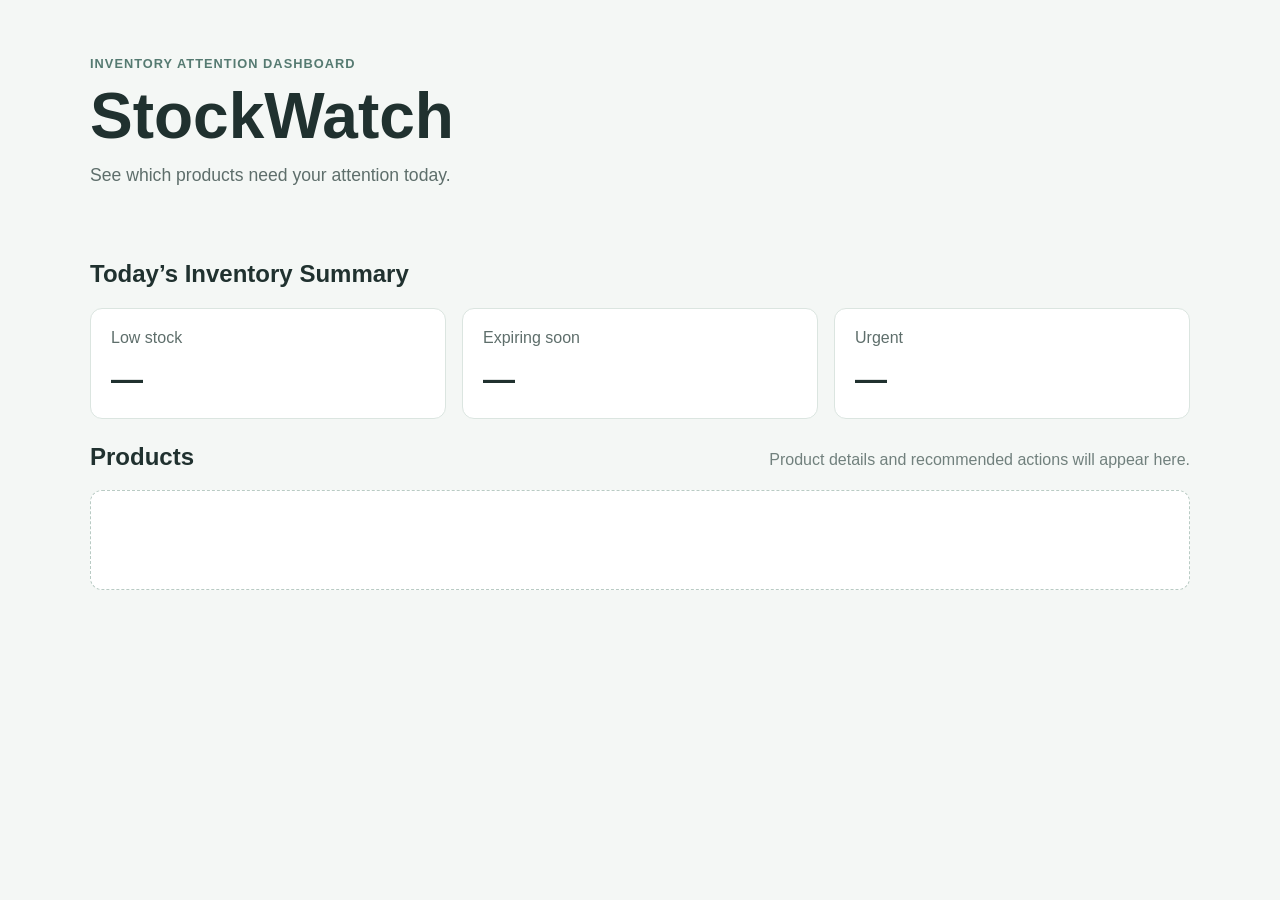
==== index.html @ 7013bb2e "Initialize StockWatch project structure and planning docs" ====
<!doctype html>
<html lang="en">
  <head>
    <meta charset="UTF-8" />
    <meta name="viewport" content="width=device-width, initial-scale=1.0" />
    <meta name="description" content="StockWatch inventory attention dashboard" />
    <title>StockWatch</title>
    <link rel="stylesheet" href="styles.css" />
  </head>
  <body>
    <header class="site-header">
      <p class="eyebrow">Inventory attention dashboard</p>
      <h1>StockWatch</h1>
      <p>See which products need your attention today.</p>
    </header>

    <main class="dashboard" id="app">
      <section class="summary" aria-labelledby="summary-heading">
        <h2 id="summary-heading">Today’s Inventory Summary</h2>
        <div class="summary-grid" aria-label="Inventory alert summary">
          <article class="summary-card"><span>Low stock</span><strong>—</strong></article>
          <article class="summary-card"><span>Expiring soon</span><strong>—</strong></article>
          <article class="summary-card"><span>Urgent</span><strong>—</strong></article>
        </div>
      </section>

      <section class="products" aria-labelledby="products-heading">
        <div class="section-heading">
          <h2 id="products-heading">Products</h2>
          <p>Product details and recommended actions will appear here.</p>
        </div>
        <div class="product-list" id="product-list"></div>
      </section>
    </main>

    <script src="script.js"></script>
  </body>
</html>
---- styles.css ----
:root {
  color-scheme: light;
  font-family: Arial, sans-serif;
  color: #20312f;
  background: #f4f7f5;
}

* { box-sizing: border-box; }

body { margin: 0; }

.site-header,
.dashboard {
  width: min(1100px, calc(100% - 32px));
  margin: 0 auto;
}

.site-header { padding: 56px 0 32px; }
.eyebrow { margin: 0 0 8px; color: #557a71; font-size: 0.8rem; font-weight: 700; letter-spacing: 0.08em; text-transform: uppercase; }
h1, h2, p { margin-top: 0; }
h1 { margin-bottom: 12px; font-size: clamp(2.2rem, 5vw, 4rem); }
.site-header > p:last-child { color: #5e6e6b; font-size: 1.1rem; }
.dashboard { padding-bottom: 56px; }
.summary, .products { margin-top: 24px; }
.summary-grid { display: grid; grid-template-columns: repeat(3, 1fr); gap: 16px; }
.summary-card { padding: 20px; border: 1px solid #dbe5e0; border-radius: 12px; background: #fff; }
.summary-card span { color: #5e6e6b; }
.summary-card strong { display: block; margin-top: 14px; font-size: 2rem; }
.section-heading { display: flex; align-items: baseline; justify-content: space-between; gap: 16px; }
.section-heading p { color: #71807d; }
.product-list { min-height: 100px; padding: 28px; border: 1px dashed #b9cbc4; border-radius: 12px; background: #fff; color: #71807d; }

@media (max-width: 640px) {
  .summary-grid { grid-template-columns: 1fr; }
  .section-heading { display: block; }
}
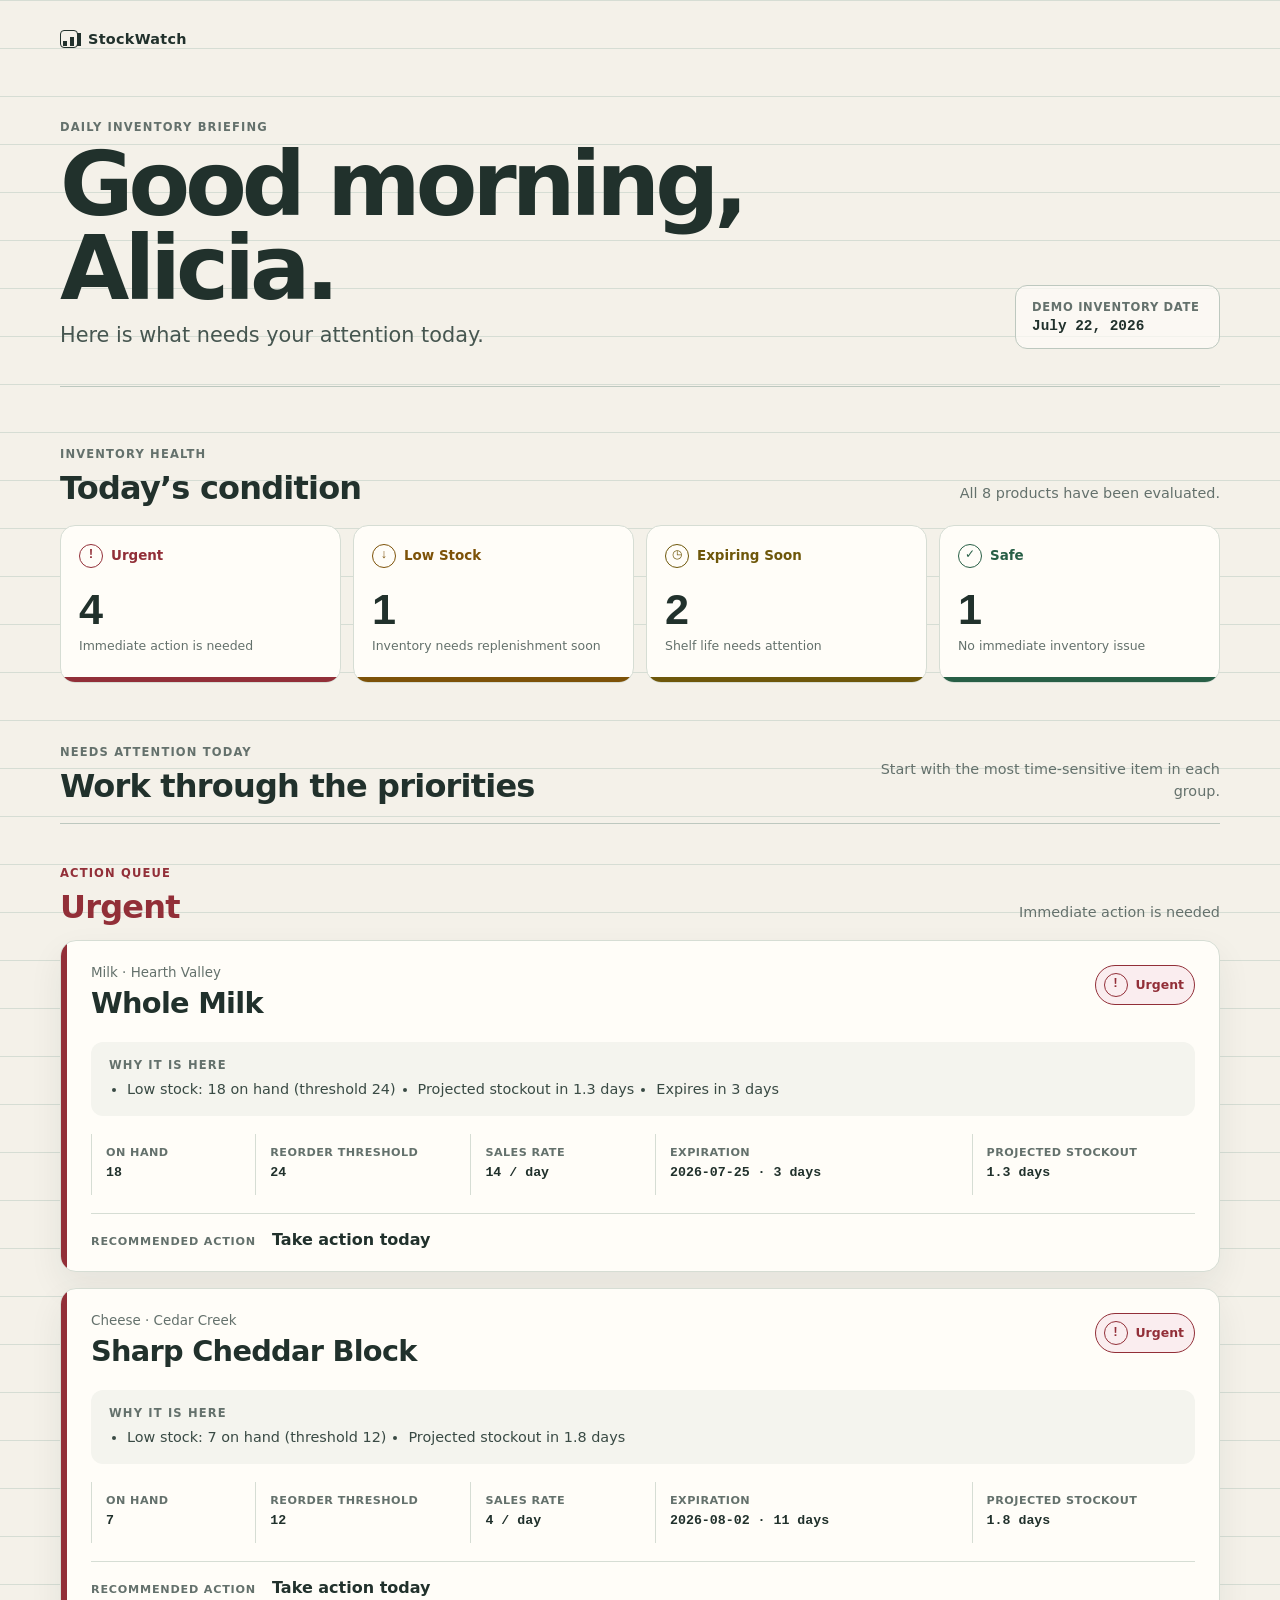
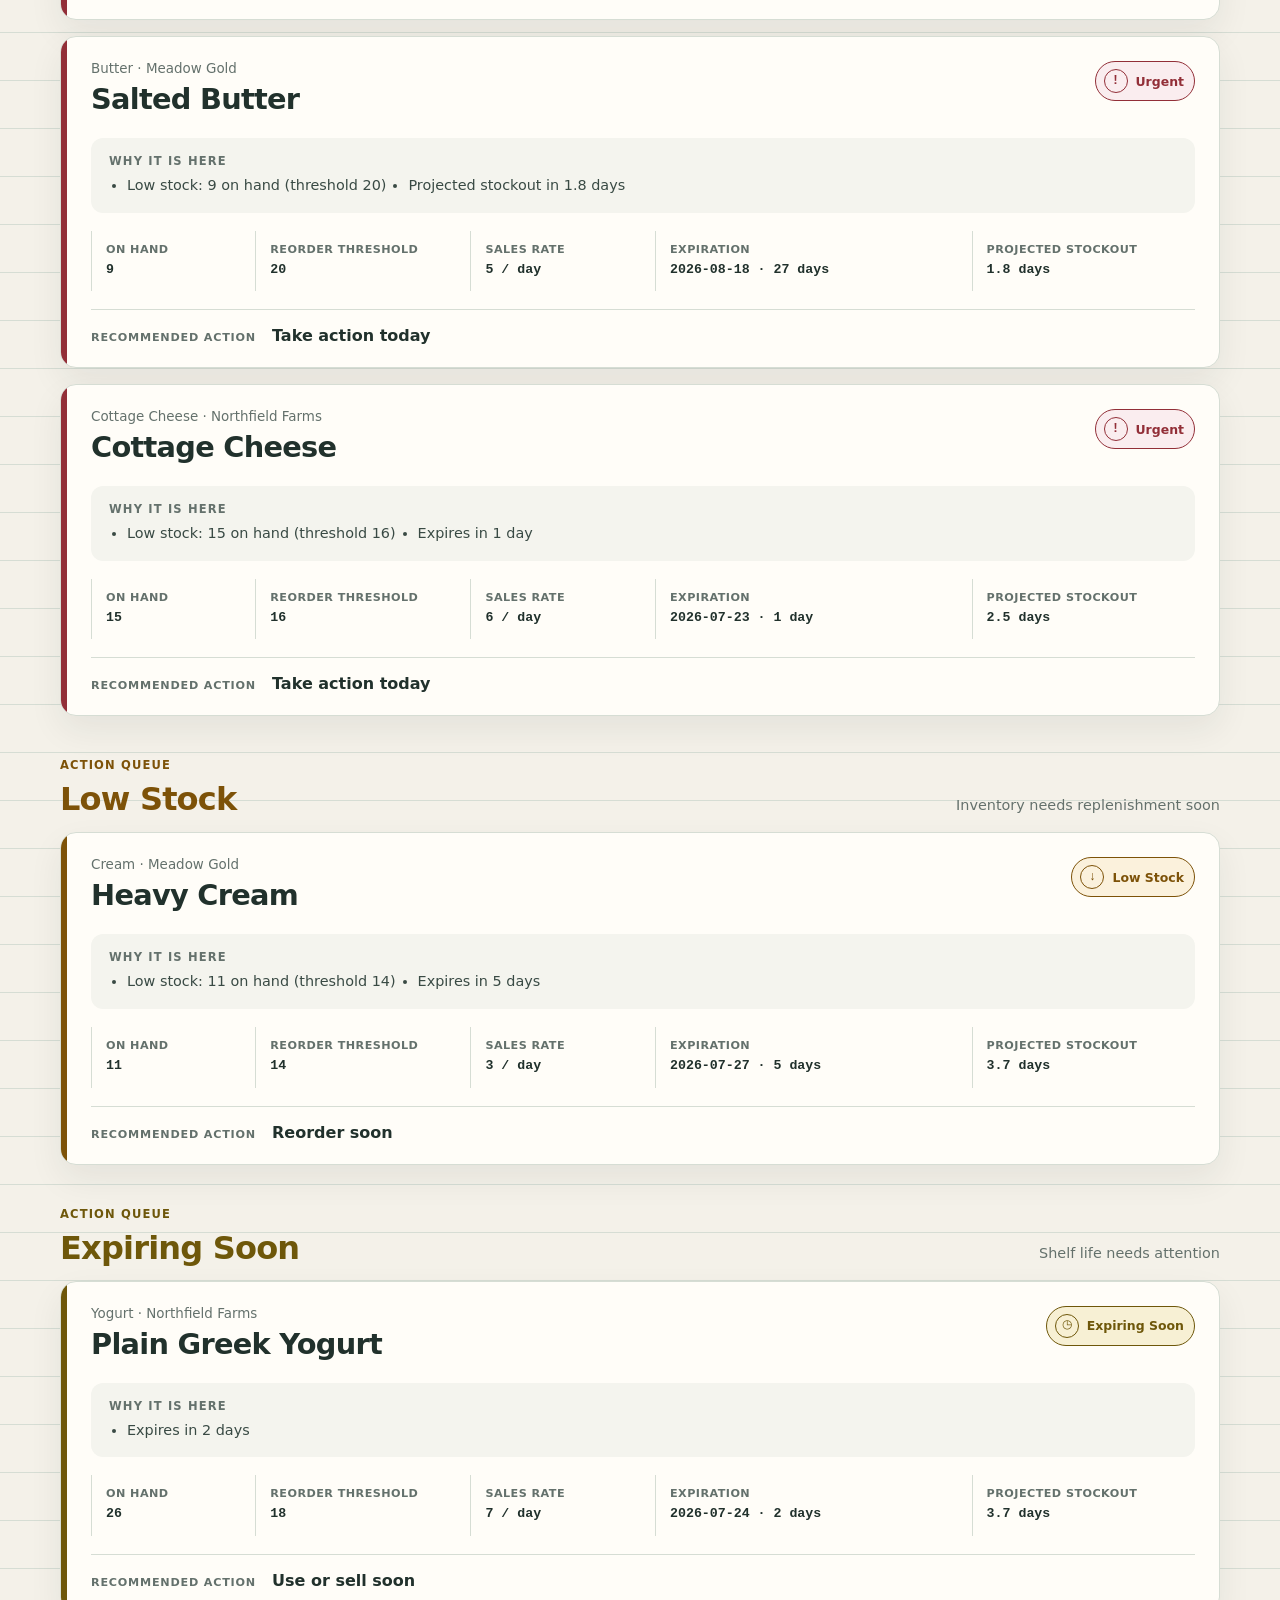
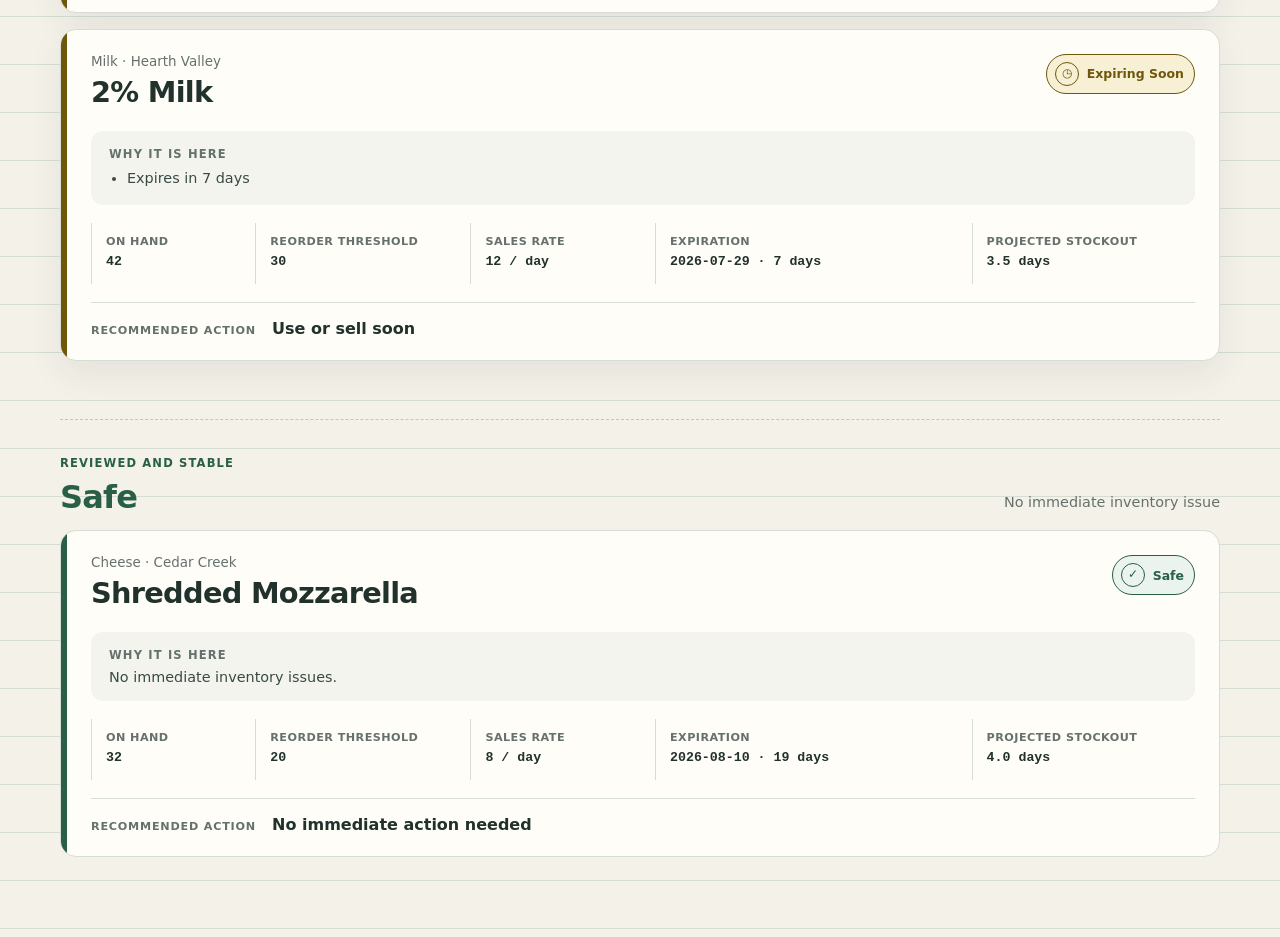
==== commit 88eb5afe: "Build inventory prioritization dashboard" ====
--- a/index.html
+++ b/index.html
@@ -9,30 +9,37 @@
   </head>
   <body>
     <header class="site-header">
-      <p class="eyebrow">Inventory attention dashboard</p>
-      <h1>StockWatch</h1>
-      <p>See which products need your attention today.</p>
+      <div class="brand-lockup" aria-label="StockWatch">
+        <span class="brand-mark" aria-hidden="true">
+          <span></span>
+          <span></span>
+          <span></span>
+        </span>
+        <span>StockWatch</span>
+      </div>
+
+      <div class="briefing-layout">
+        <div>
+          <p class="eyebrow">Daily inventory briefing</p>
+          <h1>Good morning, Alicia.</h1>
+          <p class="briefing">
+            Here is what needs your attention today.
+          </p>
+        </div>
+        <p class="demo-date">
+          <span>Demo inventory date</span>
+          <time datetime="2026-07-22">July 22, 2026</time>
+        </p>
+      </div>
     </header>
 
-    <main class="dashboard" id="app">
-      <section class="summary" aria-labelledby="summary-heading">
-        <h2 id="summary-heading">Today’s Inventory Summary</h2>
-        <div class="summary-grid" aria-label="Inventory alert summary">
-          <article class="summary-card"><span>Low stock</span><strong>—</strong></article>
-          <article class="summary-card"><span>Expiring soon</span><strong>—</strong></article>
-          <article class="summary-card"><span>Urgent</span><strong>—</strong></article>
-        </div>
-      </section>
+    <main
+      class="dashboard"
+      id="app"
+      aria-busy="true"
+      aria-live="polite"
+    ></main>
 
-      <section class="products" aria-labelledby="products-heading">
-        <div class="section-heading">
-          <h2 id="products-heading">Products</h2>
-          <p>Product details and recommended actions will appear here.</p>
-        </div>
-        <div class="product-list" id="product-list"></div>
-      </section>
-    </main>
-
-    <script src="script.js"></script>
+    <script type="module" src="script.js"></script>
   </body>
 </html>
--- a/styles.css
+++ b/styles.css
@@ -1,36 +1,709 @@
 :root {
   color-scheme: light;
-  font-family: Arial, sans-serif;
-  color: #20312f;
-  background: #f4f7f5;
-}
-
-* { box-sizing: border-box; }
-
-body { margin: 0; }
+  --paper: #f4f1e9;
+  --paper-deep: #ebe7dc;
+  --card: #fffdf8;
+  --ink: #21312c;
+  --muted: #64716c;
+  --line: #d6ddd4;
+  --line-strong: #bdc8bf;
+  --urgent: #922f38;
+  --urgent-soft: #faedef;
+  --low-stock: #7d5208;
+  --low-stock-soft: #fbf1dc;
+  --expiring: #6e570a;
+  --expiring-soft: #f7f0d4;
+  --safe: #285f46;
+  --safe-soft: #eaf3ed;
+  --shadow: 0 14px 34px rgb(33 49 44 / 0.07);
+  font-family: Aptos, "Segoe UI", system-ui, sans-serif;
+  font-synthesis: none;
+  color: var(--ink);
+  background: var(--paper);
+}
+
+* {
+  box-sizing: border-box;
+}
+
+html {
+  min-width: 320px;
+}
+
+body {
+  min-height: 100vh;
+  margin: 0;
+  background:
+    linear-gradient(var(--line) 1px, transparent 1px) 0 0 / 100% 48px,
+    var(--paper);
+}
+
+h1,
+h2,
+h3,
+h4,
+p {
+  margin-top: 0;
+}
+
+h1,
+h2,
+h3,
+h4 {
+  font-family: "Aptos Display", Aptos, "Segoe UI", system-ui, sans-serif;
+  text-wrap: balance;
+}
 
 .site-header,
 .dashboard {
-  width: min(1100px, calc(100% - 32px));
-  margin: 0 auto;
-}
-
-.site-header { padding: 56px 0 32px; }
-.eyebrow { margin: 0 0 8px; color: #557a71; font-size: 0.8rem; font-weight: 700; letter-spacing: 0.08em; text-transform: uppercase; }
-h1, h2, p { margin-top: 0; }
-h1 { margin-bottom: 12px; font-size: clamp(2.2rem, 5vw, 4rem); }
-.site-header > p:last-child { color: #5e6e6b; font-size: 1.1rem; }
-.dashboard { padding-bottom: 56px; }
-.summary, .products { margin-top: 24px; }
-.summary-grid { display: grid; grid-template-columns: repeat(3, 1fr); gap: 16px; }
-.summary-card { padding: 20px; border: 1px solid #dbe5e0; border-radius: 12px; background: #fff; }
-.summary-card span { color: #5e6e6b; }
-.summary-card strong { display: block; margin-top: 14px; font-size: 2rem; }
-.section-heading { display: flex; align-items: baseline; justify-content: space-between; gap: 16px; }
-.section-heading p { color: #71807d; }
-.product-list { min-height: 100px; padding: 28px; border: 1px dashed #b9cbc4; border-radius: 12px; background: #fff; color: #71807d; }
-
-@media (max-width: 640px) {
-  .summary-grid { grid-template-columns: 1fr; }
-  .section-heading { display: block; }
-}
+  width: min(1160px, calc(100% - 40px));
+  margin-inline: auto;
+}
+
+.site-header {
+  padding: 30px 0 40px;
+}
+
+.brand-lockup {
+  display: inline-flex;
+  align-items: center;
+  gap: 10px;
+  margin-bottom: 72px;
+  font-size: 0.9rem;
+  font-weight: 750;
+  letter-spacing: 0.02em;
+}
+
+.brand-mark {
+  display: inline-grid;
+  grid-template-columns: repeat(3, 4px);
+  align-items: end;
+  gap: 3px;
+  width: 18px;
+  height: 18px;
+  padding: 2px;
+  border: 1px solid var(--ink);
+  border-radius: 4px;
+}
+
+.brand-mark span {
+  display: block;
+  background: var(--ink);
+}
+
+.brand-mark span:nth-child(1) {
+  height: 5px;
+}
+
+.brand-mark span:nth-child(2) {
+  height: 9px;
+}
+
+.brand-mark span:nth-child(3) {
+  height: 13px;
+}
+
+.briefing-layout {
+  display: grid;
+  grid-template-columns: minmax(0, 1fr) auto;
+  align-items: end;
+  gap: 48px;
+  padding-bottom: 34px;
+  border-bottom: 1px solid var(--line-strong);
+}
+
+.eyebrow,
+.card-kicker {
+  margin-bottom: 8px;
+  color: var(--muted);
+  font-size: 0.72rem;
+  font-weight: 800;
+  letter-spacing: 0.1em;
+  text-transform: uppercase;
+}
+
+h1 {
+  max-width: 780px;
+  margin-bottom: 10px;
+  font-size: clamp(2.8rem, 7vw, 5.8rem);
+  font-weight: 620;
+  letter-spacing: -0.055em;
+  line-height: 0.94;
+}
+
+.briefing {
+  margin-bottom: 0;
+  color: #465650;
+  font-size: clamp(1.05rem, 2vw, 1.3rem);
+  line-height: 1.5;
+}
+
+.demo-date {
+  min-width: 205px;
+  margin-bottom: 3px;
+  padding: 14px 16px;
+  border: 1px solid var(--line-strong);
+  border-radius: 12px;
+  background: rgb(255 253 248 / 0.68);
+}
+
+.demo-date span,
+.demo-date time {
+  display: block;
+}
+
+.demo-date span {
+  margin-bottom: 4px;
+  color: var(--muted);
+  font-size: 0.72rem;
+  font-weight: 700;
+  letter-spacing: 0.06em;
+  text-transform: uppercase;
+}
+
+.demo-date time {
+  font-family: "Cascadia Mono", Consolas, monospace;
+  font-size: 0.9rem;
+  font-weight: 650;
+}
+
+.dashboard {
+  padding: 20px 0 80px;
+}
+
+.section-intro,
+.group-heading {
+  display: flex;
+  align-items: end;
+  justify-content: space-between;
+  gap: 32px;
+}
+
+.section-intro {
+  margin-bottom: 18px;
+}
+
+.section-intro > p,
+.group-heading > p {
+  max-width: 380px;
+  margin-bottom: 2px;
+  color: var(--muted);
+  font-size: 0.9rem;
+  line-height: 1.5;
+  text-align: right;
+}
+
+.section-intro h2,
+.group-heading h3 {
+  margin-bottom: 0;
+  font-size: clamp(1.45rem, 3vw, 2rem);
+  font-weight: 650;
+  letter-spacing: -0.025em;
+}
+
+.summary-grid {
+  display: grid;
+  grid-template-columns: repeat(4, minmax(0, 1fr));
+  gap: 12px;
+}
+
+.summary-card,
+.product-card,
+.workspace-error {
+  border: 1px solid var(--line);
+  background: var(--card);
+}
+
+.summary-card {
+  position: relative;
+  min-height: 158px;
+  padding: 18px;
+  overflow: hidden;
+  border-radius: 15px;
+}
+
+.summary-card::after {
+  position: absolute;
+  inset: auto 0 0;
+  height: 5px;
+  content: "";
+  background: currentColor;
+}
+
+.summary-card-label {
+  display: flex;
+  align-items: center;
+  gap: 8px;
+  font-size: 0.84rem;
+  font-weight: 750;
+}
+
+.status-icon {
+  display: inline-grid;
+  flex: 0 0 24px;
+  width: 24px;
+  height: 24px;
+  place-items: center;
+  border: 1px solid currentColor;
+  border-radius: 50%;
+  font-family: "Cascadia Mono", Consolas, monospace;
+  font-size: 0.78rem;
+  font-weight: 800;
+  line-height: 1;
+}
+
+.summary-card strong {
+  display: block;
+  margin-top: 22px;
+  color: var(--ink);
+  font-family: "Aptos Display", Aptos, sans-serif;
+  font-size: 2.7rem;
+  font-weight: 650;
+  line-height: 0.9;
+}
+
+.summary-card p {
+  margin: 10px 0 0;
+  color: var(--muted);
+  font-size: 0.78rem;
+  line-height: 1.35;
+}
+
+.status-urgent {
+  color: var(--urgent);
+}
+
+.status-low-stock {
+  color: var(--low-stock);
+}
+
+.status-expiring-soon {
+  color: var(--expiring);
+}
+
+.status-safe {
+  color: var(--safe);
+}
+
+.attention-queue {
+  margin-top: 62px;
+}
+
+.queue-intro {
+  padding-bottom: 18px;
+  border-bottom: 1px solid var(--line-strong);
+}
+
+.status-group {
+  margin-top: 42px;
+}
+
+.group-heading {
+  margin-bottom: 14px;
+}
+
+.group-heading .eyebrow {
+  color: currentColor;
+}
+
+.product-stack {
+  display: grid;
+  gap: 16px;
+}
+
+.product-card {
+  position: relative;
+  padding: 24px 24px 22px 30px;
+  overflow: hidden;
+  border-radius: 16px;
+  box-shadow: var(--shadow);
+  color: var(--ink);
+}
+
+.product-card::before {
+  position: absolute;
+  inset: 0 auto 0 0;
+  width: 6px;
+  content: "";
+  background: currentColor;
+}
+
+.product-card.status-urgent::before {
+  background: var(--urgent);
+}
+
+.product-card.status-low-stock::before {
+  background: var(--low-stock);
+}
+
+.product-card.status-expiring-soon::before {
+  background: var(--expiring);
+}
+
+.product-card.status-safe::before {
+  background: var(--safe);
+}
+
+.card-topline {
+  display: flex;
+  align-items: start;
+  justify-content: space-between;
+  gap: 24px;
+}
+
+.product-category {
+  margin-bottom: 6px;
+  color: var(--muted);
+  font-size: 0.84rem;
+}
+
+.product-card h4 {
+  margin-bottom: 0;
+  color: var(--ink);
+  font-size: clamp(1.35rem, 3vw, 1.8rem);
+  font-weight: 650;
+  letter-spacing: -0.025em;
+}
+
+.status-label {
+  display: inline-flex;
+  align-items: center;
+  gap: 8px;
+  margin: 0;
+  padding: 7px 10px 7px 8px;
+  border: 1px solid currentColor;
+  border-radius: 999px;
+  font-size: 0.78rem;
+  font-weight: 750;
+  white-space: nowrap;
+}
+
+.status-label.status-urgent {
+  background: var(--urgent-soft);
+}
+
+.status-label.status-low-stock {
+  background: var(--low-stock-soft);
+}
+
+.status-label.status-expiring-soon {
+  background: var(--expiring-soft);
+}
+
+.status-label.status-safe {
+  background: var(--safe-soft);
+}
+
+.reason-block {
+  margin-top: 22px;
+  padding: 16px 18px;
+  border-radius: 12px;
+  background: #f4f4ee;
+}
+
+.reason-block .card-kicker {
+  margin-bottom: 7px;
+}
+
+.reason-list {
+  display: flex;
+  flex-wrap: wrap;
+  gap: 7px 22px;
+  margin: 0;
+  padding-left: 18px;
+  color: #394a44;
+  font-size: 0.9rem;
+  line-height: 1.5;
+}
+
+.reason-safe {
+  margin-bottom: 0;
+  color: #394a44;
+  font-size: 0.9rem;
+}
+
+.inventory-facts {
+  display: grid;
+  grid-template-columns: 0.75fr 1fr 0.85fr 1.5fr 1.1fr;
+  gap: 12px;
+  margin: 18px 0 0;
+}
+
+.inventory-facts div {
+  min-width: 0;
+  padding: 12px 14px;
+  border-left: 1px solid var(--line);
+}
+
+.inventory-facts dt {
+  margin-bottom: 5px;
+  color: var(--muted);
+  font-size: 0.7rem;
+  font-weight: 700;
+  letter-spacing: 0.04em;
+  text-transform: uppercase;
+}
+
+.inventory-facts dd {
+  margin: 0;
+  overflow-wrap: anywhere;
+  font-family: "Cascadia Mono", Consolas, monospace;
+  font-size: 0.83rem;
+  font-weight: 650;
+  line-height: 1.4;
+}
+
+.recommended-action {
+  display: grid;
+  grid-template-columns: auto 1fr;
+  gap: 16px;
+  align-items: baseline;
+  margin: 18px 0 0;
+  padding-top: 16px;
+  border-top: 1px solid var(--line);
+  color: var(--ink);
+  font-size: 1rem;
+  font-weight: 750;
+}
+
+.recommended-action span {
+  color: var(--muted);
+  font-size: 0.7rem;
+  font-weight: 700;
+  letter-spacing: 0.07em;
+  text-transform: uppercase;
+}
+
+.safe-inventory {
+  margin-top: 58px;
+  padding-top: 36px;
+  border-top: 1px dashed var(--line-strong);
+}
+
+.safe-inventory .product-card {
+  box-shadow: none;
+}
+
+.workspace-skeleton {
+  display: grid;
+  gap: 18px;
+  padding-top: 16px;
+}
+
+.skeleton-heading {
+  display: grid;
+  gap: 10px;
+  margin-bottom: 2px;
+}
+
+.skeleton-line {
+  display: block;
+  border-radius: 5px;
+  background: var(--paper-deep);
+}
+
+.skeleton-line-short {
+  width: 126px;
+  height: 12px;
+}
+
+.skeleton-line-heading {
+  width: min(360px, 70%);
+  height: 32px;
+}
+
+.skeleton-summary {
+  display: grid;
+  grid-template-columns: repeat(4, 1fr);
+  gap: 12px;
+}
+
+.skeleton-stack {
+  display: grid;
+  gap: 16px;
+  margin-top: 28px;
+}
+
+.skeleton {
+  display: block;
+  border: 1px solid var(--line);
+  background: linear-gradient(
+    90deg,
+    var(--paper-deep) 25%,
+    #faf8f1 50%,
+    var(--paper-deep) 75%
+  );
+  background-size: 200% 100%;
+  animation: loading 1.35s ease-in-out infinite;
+}
+
+.summary-placeholder {
+  height: 158px;
+  border-radius: 15px;
+}
+
+.card-placeholder {
+  height: 286px;
+  border-radius: 16px;
+}
+
+.workspace-error {
+  display: grid;
+  grid-template-columns: auto 1fr;
+  gap: 18px;
+  align-items: start;
+  margin-top: 28px;
+  padding: 26px;
+  border-radius: 16px;
+}
+
+.workspace-error h2 {
+  margin-bottom: 8px;
+}
+
+.workspace-error p:last-child {
+  margin-bottom: 0;
+  color: var(--muted);
+  line-height: 1.5;
+}
+
+.error-mark {
+  display: grid;
+  width: 42px;
+  height: 42px;
+  place-items: center;
+  border-radius: 50%;
+  color: #fff;
+  background: var(--urgent);
+  font-family: "Cascadia Mono", Consolas, monospace;
+  font-weight: 800;
+}
+
+@keyframes loading {
+  to {
+    background-position: -200% 0;
+  }
+}
+
+@media (max-width: 860px) {
+  .briefing-layout {
+    grid-template-columns: 1fr;
+    gap: 26px;
+  }
+
+  .demo-date {
+    width: fit-content;
+  }
+
+  .summary-grid,
+  .skeleton-summary {
+    grid-template-columns: repeat(2, minmax(0, 1fr));
+  }
+
+  .inventory-facts {
+    grid-template-columns: repeat(2, minmax(0, 1fr));
+  }
+
+  .inventory-facts div:last-child {
+    grid-column: 1 / -1;
+  }
+}
+
+@media (max-width: 580px) {
+  .site-header,
+  .dashboard {
+    width: min(100% - 24px, 1160px);
+  }
+
+  .site-header {
+    padding-top: 22px;
+  }
+
+  .brand-lockup {
+    margin-bottom: 48px;
+  }
+
+  .briefing-layout {
+    padding-bottom: 26px;
+  }
+
+  h1 {
+    font-size: clamp(2.65rem, 14vw, 4.4rem);
+  }
+
+  .section-intro,
+  .group-heading,
+  .card-topline {
+    display: block;
+  }
+
+  .section-intro > p,
+  .group-heading > p {
+    margin-top: 8px;
+    text-align: left;
+  }
+
+  .summary-grid,
+  .skeleton-summary {
+    grid-template-columns: 1fr 1fr;
+  }
+
+  .summary-card {
+    min-height: 145px;
+  }
+
+  .attention-queue {
+    margin-top: 48px;
+  }
+
+  .status-group {
+    margin-top: 36px;
+  }
+
+  .product-card {
+    padding: 20px 18px 20px 24px;
+  }
+
+  .status-label {
+    margin-top: 14px;
+  }
+
+  .reason-list {
+    display: block;
+  }
+
+  .reason-list li + li {
+    margin-top: 5px;
+  }
+
+  .inventory-facts {
+    grid-template-columns: 1fr 1fr;
+  }
+
+  .inventory-facts div {
+    padding: 10px 12px;
+  }
+
+  .recommended-action {
+    grid-template-columns: 1fr;
+    gap: 5px;
+  }
+}
+
+@media (max-width: 390px) {
+  .summary-grid,
+  .skeleton-summary,
+  .inventory-facts {
+    grid-template-columns: 1fr;
+  }
+
+  .inventory-facts div:last-child {
+    grid-column: auto;
+  }
+}
+
+@media (prefers-reduced-motion: reduce) {
+  .skeleton {
+    animation: none;
+  }
+}
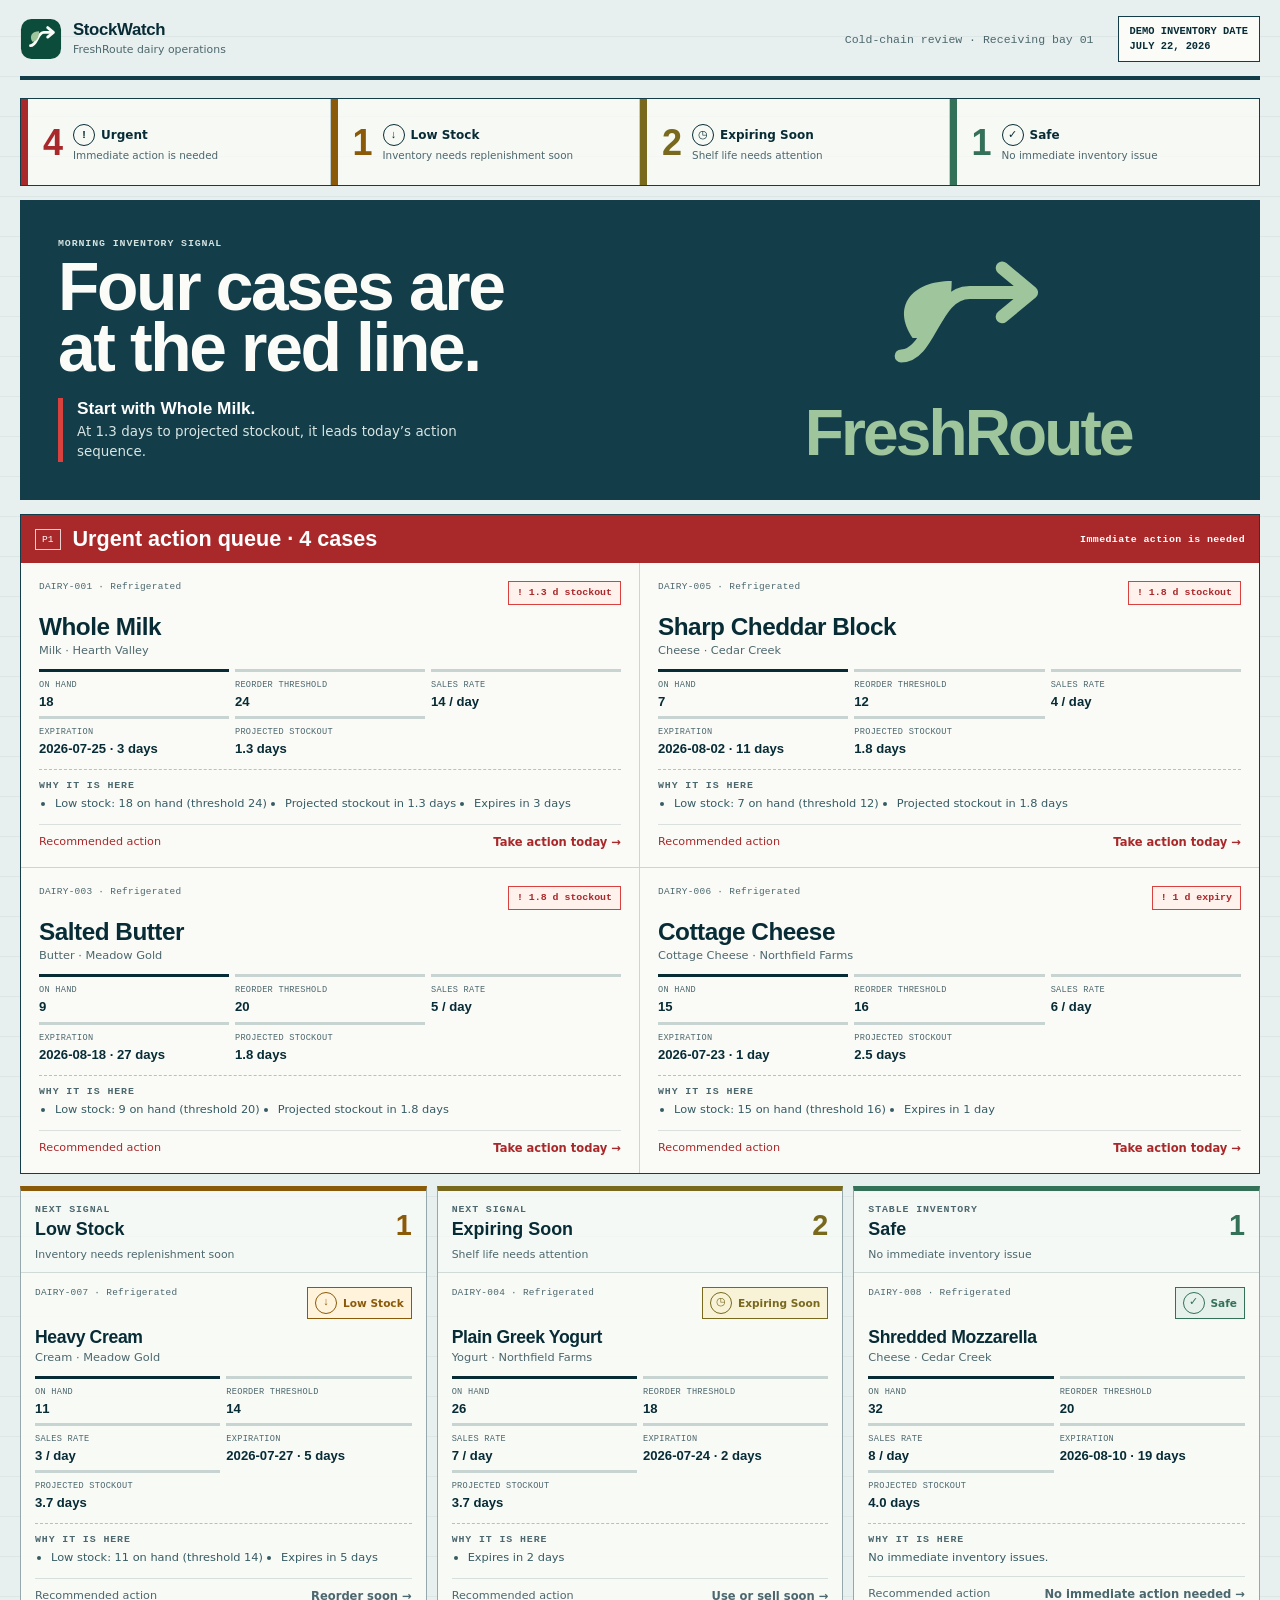
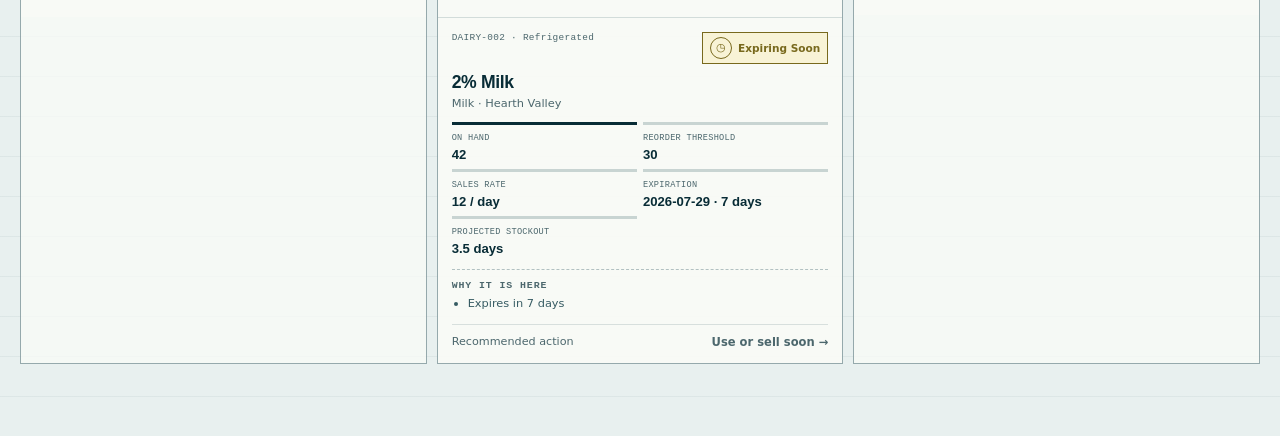
==== commit 8d1153aa: "Redesign StockWatch as V2 cold-chain signal board" ====
--- a/index.html
+++ b/index.html
@@ -9,35 +9,40 @@
   </head>
   <body>
     <header class="site-header">
-      <div class="brand-lockup" aria-label="StockWatch">
-        <span class="brand-mark" aria-hidden="true">
-          <span></span>
-          <span></span>
-          <span></span>
+      <div class="brand-lockup" aria-label="StockWatch by FreshRoute">
+        <svg
+          class="brand-mark"
+          viewBox="0 0 44 44"
+          aria-hidden="true"
+          focusable="false"
+        >
+          <rect x="1" y="1" width="42" height="42" rx="11"></rect>
+          <path
+            class="brand-route"
+            d="M11 29c7 0 7-14 14-14h8"
+          ></path>
+          <path class="brand-arrow" d="m29 10 6 5-6 5"></path>
+          <path
+            class="brand-leaf"
+            d="M13 25c-4-6 0-11 7-11 0 7-3 11-7 11Z"
+          ></path>
+        </svg>
+        <span class="brand-copy">
+          <strong>StockWatch</strong>
+          <span>FreshRoute dairy operations</span>
         </span>
-        <span>StockWatch</span>
       </div>
-
-      <div class="briefing-layout">
-        <div>
-          <p class="eyebrow">Daily inventory briefing</p>
-          <h1>Good morning, Alicia.</h1>
-          <p class="briefing">
-            Here is what needs your attention today.
-          </p>
-        </div>
-        <p class="demo-date">
-          <span>Demo inventory date</span>
-          <time datetime="2026-07-22">July 22, 2026</time>
-        </p>
-      </div>
+      <p class="dock-meta">Cold-chain review · Receiving bay 01</p>
+      <p class="demo-date">
+        <span>Demo inventory date</span>
+        <time datetime="2026-07-22">July 22, 2026</time>
+      </p>
     </header>
 
     <main
       class="dashboard"
       id="app"
       aria-busy="true"
-      aria-live="polite"
     ></main>
 
     <script type="module" src="script.js"></script>
--- a/styles.css
+++ b/styles.css
@@ -1,150 +1,150 @@
 :root {
   color-scheme: light;
-  --paper: #f4f1e9;
-  --paper-deep: #ebe7dc;
-  --card: #fffdf8;
-  --ink: #21312c;
-  --muted: #64716c;
-  --line: #d6ddd4;
-  --line-strong: #bdc8bf;
-  --urgent: #922f38;
-  --urgent-soft: #faedef;
-  --low-stock: #7d5208;
-  --low-stock-soft: #fbf1dc;
-  --expiring: #6e570a;
-  --expiring-soft: #f7f0d4;
-  --safe: #285f46;
-  --safe-soft: #eaf3ed;
-  --shadow: 0 14px 34px rgb(33 49 44 / 0.07);
-  font-family: Aptos, "Segoe UI", system-ui, sans-serif;
+  --chiller-blue: #123d49;
+  --deep-blue: #082c36;
+  --freshroute-green: #0b4d3a;
+  --freshroute-leaf: #9ec59b;
+  --ice-paper: #e8f0ef;
+  --milk-white: #fbfcf8;
+  --steel: #4c676d;
+  --line: #9fb0af;
+  --line-soft: #c8d4d2;
+  --signal-red: #d9413e;
+  --signal-red-dark: #a9282a;
+  --signal-red-soft: #fff2ed;
+  --warning: #8b5a08;
+  --warning-soft: #fff3dc;
+  --soon: #78691d;
+  --soon-soft: #f8f3d6;
+  --safe: #337158;
+  --safe-soft: #e7f1eb;
+  font-family: "Segoe UI", Aptos, system-ui, sans-serif;
   font-synthesis: none;
-  color: var(--ink);
-  background: var(--paper);
+  color: var(--deep-blue);
+  background: var(--ice-paper);
 }
 
 * {
   box-sizing: border-box;
 }
 
-html {
-  min-width: 320px;
-}
-
 body {
   min-height: 100vh;
   margin: 0;
   background:
-    linear-gradient(var(--line) 1px, transparent 1px) 0 0 / 100% 48px,
-    var(--paper);
+    repeating-linear-gradient(
+      0deg,
+      transparent 0 39px,
+      rgb(18 61 73 / 0.055) 39px 40px
+    ),
+    var(--ice-paper);
+}
+
+svg {
+  display: block;
 }
 
 h1,
 h2,
 h3,
-h4,
 p {
   margin-top: 0;
 }
 
 h1,
 h2,
-h3,
-h4 {
-  font-family: "Aptos Display", Aptos, "Segoe UI", system-ui, sans-serif;
+h3 {
+  font-family: "Bahnschrift SemiCondensed", "Arial Narrow", sans-serif;
   text-wrap: balance;
 }
 
 .site-header,
 .dashboard {
-  width: min(1160px, calc(100% - 40px));
+  width: min(1280px, calc(100% - 40px));
   margin-inline: auto;
 }
 
 .site-header {
-  padding: 30px 0 40px;
+  display: grid;
+  grid-template-columns: 1fr auto auto;
+  gap: 24px;
+  align-items: center;
+  padding: 16px 0 14px;
+  border-bottom: 4px solid var(--chiller-blue);
 }
 
 .brand-lockup {
   display: inline-flex;
   align-items: center;
-  gap: 10px;
-  margin-bottom: 72px;
-  font-size: 0.9rem;
-  font-weight: 750;
-  letter-spacing: 0.02em;
+  gap: 11px;
+  width: fit-content;
 }
 
 .brand-mark {
-  display: inline-grid;
-  grid-template-columns: repeat(3, 4px);
-  align-items: end;
-  gap: 3px;
-  width: 18px;
-  height: 18px;
-  padding: 2px;
-  border: 1px solid var(--ink);
-  border-radius: 4px;
-}
-
-.brand-mark span {
+  flex: 0 0 auto;
+  width: 42px;
+  height: 42px;
+}
+
+.brand-mark rect {
+  fill: var(--freshroute-green);
+}
+
+.brand-route,
+.brand-arrow {
+  fill: none;
+  stroke: var(--milk-white);
+  stroke-width: 3;
+  stroke-linecap: round;
+  stroke-linejoin: round;
+}
+
+.brand-leaf {
+  fill: var(--freshroute-leaf);
+}
+
+.brand-copy,
+.brand-copy strong,
+.brand-copy > span {
   display: block;
-  background: var(--ink);
-}
-
-.brand-mark span:nth-child(1) {
-  height: 5px;
-}
-
-.brand-mark span:nth-child(2) {
-  height: 9px;
-}
-
-.brand-mark span:nth-child(3) {
-  height: 13px;
-}
-
-.briefing-layout {
-  display: grid;
-  grid-template-columns: minmax(0, 1fr) auto;
-  align-items: end;
-  gap: 48px;
-  padding-bottom: 34px;
-  border-bottom: 1px solid var(--line-strong);
-}
-
+}
+
+.brand-copy strong {
+  font: 760 1.05rem/1 "Bahnschrift", "Segoe UI", sans-serif;
+  letter-spacing: -0.02em;
+}
+
+.brand-copy > span {
+  margin-top: 4px;
+  color: var(--steel);
+  font-size: 0.68rem;
+}
+
+.dock-meta,
+.demo-date,
 .eyebrow,
-.card-kicker {
-  margin-bottom: 8px;
-  color: var(--muted);
+.case-id,
+.card-kicker,
+.signal-code,
+.inventory-facts dt {
+  font-family: "Cascadia Mono", Consolas, monospace;
+}
+
+.dock-meta {
+  margin: 0;
+  color: var(--steel);
   font-size: 0.72rem;
-  font-weight: 800;
-  letter-spacing: 0.1em;
+}
+
+.demo-date {
+  margin: 0;
+  padding: 8px 11px;
+  border: 1px solid var(--chiller-blue);
+  background: var(--milk-white);
+  font-size: 0.65rem;
+  font-weight: 700;
+  line-height: 1.25;
   text-transform: uppercase;
-}
-
-h1 {
-  max-width: 780px;
-  margin-bottom: 10px;
-  font-size: clamp(2.8rem, 7vw, 5.8rem);
-  font-weight: 620;
-  letter-spacing: -0.055em;
-  line-height: 0.94;
-}
-
-.briefing {
-  margin-bottom: 0;
-  color: #465650;
-  font-size: clamp(1.05rem, 2vw, 1.3rem);
-  line-height: 1.5;
-}
-
-.demo-date {
-  min-width: 205px;
-  margin-bottom: 3px;
-  padding: 14px 16px;
-  border: 1px solid var(--line-strong);
-  border-radius: 12px;
-  background: rgb(255 253 248 / 0.68);
 }
 
 .demo-date span,
@@ -152,376 +152,457 @@
   display: block;
 }
 
-.demo-date span {
-  margin-bottom: 4px;
-  color: var(--muted);
-  font-size: 0.72rem;
-  font-weight: 700;
-  letter-spacing: 0.06em;
-  text-transform: uppercase;
-}
-
 .demo-date time {
-  font-family: "Cascadia Mono", Consolas, monospace;
-  font-size: 0.9rem;
-  font-weight: 650;
+  margin-top: 2px;
 }
 
 .dashboard {
-  padding: 20px 0 80px;
-}
-
-.section-intro,
-.group-heading {
-  display: flex;
-  align-items: end;
-  justify-content: space-between;
-  gap: 32px;
-}
-
-.section-intro {
-  margin-bottom: 18px;
-}
-
-.section-intro > p,
-.group-heading > p {
-  max-width: 380px;
-  margin-bottom: 2px;
-  color: var(--muted);
-  font-size: 0.9rem;
-  line-height: 1.5;
-  text-align: right;
-}
-
-.section-intro h2,
-.group-heading h3 {
-  margin-bottom: 0;
-  font-size: clamp(1.45rem, 3vw, 2rem);
-  font-weight: 650;
-  letter-spacing: -0.025em;
-}
-
-.summary-grid {
+  padding: 18px 0 72px;
+}
+
+.priority-rail {
   display: grid;
   grid-template-columns: repeat(4, minmax(0, 1fr));
-  gap: 12px;
-}
-
-.summary-card,
-.product-card,
-.workspace-error {
-  border: 1px solid var(--line);
-  background: var(--card);
-}
-
-.summary-card {
+  border: 1px solid var(--chiller-blue);
+  background: rgb(251 252 248 / 0.78);
+}
+
+.rail-item {
   position: relative;
-  min-height: 158px;
-  padding: 18px;
-  overflow: hidden;
-  border-radius: 15px;
-}
-
-.summary-card::after {
+  display: grid;
+  grid-template-columns: auto 1fr;
+  grid-template-rows: auto auto;
+  gap: 3px 10px;
+  min-width: 0;
+  min-height: 86px;
+  align-content: center;
+  padding: 13px 15px 12px 22px;
+  border-right: 1px solid rgb(18 61 73 / 0.24);
+}
+
+.rail-item:last-child {
+  border-right: 0;
+}
+
+.rail-signal {
   position: absolute;
-  inset: auto 0 0;
-  height: 5px;
-  content: "";
+  inset: 0 auto 0 0;
+  width: 7px;
   background: currentColor;
 }
 
-.summary-card-label {
+.rail-item > strong {
+  align-self: center;
+  grid-row: 1 / span 2;
+  font: 760 2.25rem/1 "Bahnschrift SemiCondensed", "Arial Narrow", sans-serif;
+}
+
+.rail-status {
   display: flex;
   align-items: center;
-  gap: 8px;
-  font-size: 0.84rem;
+  gap: 6px;
+  align-self: end;
+  color: var(--deep-blue);
+  font-size: 0.75rem;
   font-weight: 750;
+}
+
+.rail-item small {
+  align-self: start;
+  overflow-wrap: anywhere;
+  color: var(--steel);
+  font-size: 0.65rem;
 }
 
 .status-icon {
   display: inline-grid;
-  flex: 0 0 24px;
-  width: 24px;
-  height: 24px;
+  flex: 0 0 22px;
+  width: 22px;
+  height: 22px;
   place-items: center;
   border: 1px solid currentColor;
   border-radius: 50%;
   font-family: "Cascadia Mono", Consolas, monospace;
-  font-size: 0.78rem;
+  font-size: 0.68rem;
   font-weight: 800;
   line-height: 1;
 }
 
-.summary-card strong {
-  display: block;
-  margin-top: 22px;
-  color: var(--ink);
-  font-family: "Aptos Display", Aptos, sans-serif;
-  font-size: 2.7rem;
-  font-weight: 650;
-  line-height: 0.9;
-}
-
-.summary-card p {
-  margin: 10px 0 0;
-  color: var(--muted);
-  font-size: 0.78rem;
-  line-height: 1.35;
-}
-
 .status-urgent {
-  color: var(--urgent);
+  color: var(--signal-red-dark);
 }
 
 .status-low-stock {
-  color: var(--low-stock);
+  color: var(--warning);
 }
 
 .status-expiring-soon {
-  color: var(--expiring);
+  color: var(--soon);
 }
 
 .status-safe {
   color: var(--safe);
 }
 
-.attention-queue {
-  margin-top: 62px;
-}
-
-.queue-intro {
-  padding-bottom: 18px;
-  border-bottom: 1px solid var(--line-strong);
-}
-
-.status-group {
-  margin-top: 42px;
-}
-
-.group-heading {
-  margin-bottom: 14px;
-}
-
-.group-heading .eyebrow {
-  color: currentColor;
-}
-
-.product-stack {
-  display: grid;
-  gap: 16px;
+.board-hero {
+  display: grid;
+  grid-template-columns: minmax(0, 1.1fr) minmax(330px, 0.9fr);
+  gap: 36px;
+  align-items: center;
+  min-height: 300px;
+  margin-top: 14px;
+  padding: 32px 38px;
+  overflow: hidden;
+  color: var(--milk-white);
+  background: var(--chiller-blue);
+}
+
+.hero-message {
+  min-width: 0;
+}
+
+.eyebrow,
+.card-kicker {
+  margin-bottom: 7px;
+  color: var(--steel);
+  font-size: 0.62rem;
+  font-weight: 700;
+  letter-spacing: 0.09em;
+  text-transform: uppercase;
+}
+
+.board-hero .eyebrow {
+  color: #d3e1df;
+}
+
+.board-hero h1 {
+  max-width: 13ch;
+  margin-bottom: 20px;
+  font-size: clamp(3rem, 5.3vw, 5.25rem);
+  font-weight: 740;
+  letter-spacing: -0.035em;
+  line-height: 0.9;
+}
+
+.hero-brief {
+  max-width: 47ch;
+  margin: 0;
+  padding-left: 14px;
+  border-left: 5px solid var(--signal-red);
+  color: #d8e5e3;
+  font-size: 0.84rem;
+  line-height: 1.5;
+}
+
+.hero-brief strong {
+  display: block;
+  margin-bottom: 3px;
+  color: #fff;
+  font: 740 1.08rem/1.2 "Bahnschrift", "Segoe UI", sans-serif;
+}
+
+.freshroute-hero-brand {
+  display: grid;
+  justify-items: center;
+  color: var(--freshroute-leaf);
+}
+
+.freshroute-hero-mark {
+  width: min(11rem, 36vw);
+  height: auto;
+}
+
+.hero-route,
+.hero-arrow {
+  fill: none;
+  stroke: currentColor;
+  stroke-width: 8;
+  stroke-linecap: round;
+  stroke-linejoin: round;
+}
+
+.hero-leaf {
+  fill: currentColor;
+}
+
+.freshroute-hero-brand > span {
+  margin-top: -8px;
+  font: 760 clamp(2.7rem, 5vw, 4.9rem)/0.9 "Bahnschrift SemiCondensed", "Arial Narrow", sans-serif;
+  letter-spacing: -0.045em;
+}
+
+.urgent-board {
+  margin-top: 14px;
+  border: 1px solid var(--chiller-blue);
+  background: rgb(251 252 248 / 0.82);
+}
+
+.urgent-header {
+  display: grid;
+  grid-template-columns: auto 1fr auto;
+  gap: 12px;
+  align-items: center;
+  min-height: 48px;
+  padding: 9px 14px;
+  color: #fff;
+  background: var(--signal-red-dark);
+}
+
+.signal-code {
+  padding: 4px 6px;
+  border: 1px solid rgb(255 255 255 / 0.78);
+  font-size: 0.6rem;
+}
+
+.urgent-header h2 {
+  margin: 0;
+  font-size: 1.35rem;
+  font-weight: 730;
+  line-height: 1;
+}
+
+.urgent-header p {
+  margin: 0;
+  font-family: "Cascadia Mono", Consolas, monospace;
+  font-size: 0.62rem;
+  font-weight: 650;
+  letter-spacing: 0.04em;
+}
+
+.urgent-grid {
+  display: grid;
+  grid-template-columns: repeat(2, minmax(0, 1fr));
 }
 
 .product-card {
-  position: relative;
-  padding: 24px 24px 22px 30px;
-  overflow: hidden;
-  border-radius: 16px;
-  box-shadow: var(--shadow);
-  color: var(--ink);
-}
-
-.product-card::before {
-  position: absolute;
-  inset: 0 auto 0 0;
-  width: 6px;
-  content: "";
-  background: currentColor;
-}
-
-.product-card.status-urgent::before {
-  background: var(--urgent);
-}
-
-.product-card.status-low-stock::before {
-  background: var(--low-stock);
-}
-
-.product-card.status-expiring-soon::before {
-  background: var(--expiring);
-}
-
-.product-card.status-safe::before {
-  background: var(--safe);
-}
-
-.card-topline {
+  min-width: 0;
+  padding: 18px;
+  color: var(--deep-blue);
+  background: rgb(251 252 248 / 0.9);
+}
+
+.urgent-grid .product-card {
+  border-right: 1px solid rgb(18 61 73 / 0.2);
+  border-bottom: 1px solid rgb(18 61 73 / 0.2);
+}
+
+.urgent-grid .product-card:nth-child(2n) {
+  border-right: 0;
+}
+
+.urgent-grid .product-card:nth-last-child(-n + 2) {
+  border-bottom: 0;
+}
+
+.case-topline {
   display: flex;
   align-items: start;
   justify-content: space-between;
-  gap: 24px;
-}
-
-.product-category {
-  margin-bottom: 6px;
-  color: var(--muted);
-  font-size: 0.84rem;
-}
-
-.product-card h4 {
-  margin-bottom: 0;
-  color: var(--ink);
-  font-size: clamp(1.35rem, 3vw, 1.8rem);
-  font-weight: 650;
-  letter-spacing: -0.025em;
+  gap: 12px;
+}
+
+.case-id {
+  margin: 0;
+  color: var(--steel);
+  font-size: 0.59rem;
+  letter-spacing: 0.03em;
+}
+
+.pressure-tag,
+.status-label {
+  flex: 0 0 auto;
+  white-space: nowrap;
+}
+
+.pressure-tag {
+  padding: 6px 8px;
+  color: var(--signal-red-dark);
+  border: 1px solid var(--signal-red);
+  background: var(--signal-red-soft);
+  font: 700 0.62rem/1 "Cascadia Mono", Consolas, monospace;
 }
 
 .status-label {
   display: inline-flex;
   align-items: center;
-  gap: 8px;
-  margin: 0;
-  padding: 7px 10px 7px 8px;
+  gap: 6px;
+  padding: 4px 7px;
   border: 1px solid currentColor;
-  border-radius: 999px;
-  font-size: 0.78rem;
+  font-size: 0.66rem;
   font-weight: 750;
-  white-space: nowrap;
-}
-
-.status-label.status-urgent {
-  background: var(--urgent-soft);
 }
 
 .status-label.status-low-stock {
-  background: var(--low-stock-soft);
+  background: var(--warning-soft);
 }
 
 .status-label.status-expiring-soon {
-  background: var(--expiring-soft);
+  background: var(--soon-soft);
 }
 
 .status-label.status-safe {
   background: var(--safe-soft);
 }
 
+.product-card h3 {
+  margin: 10px 0 4px;
+  font-size: 1.52rem;
+  font-weight: 730;
+  letter-spacing: -0.02em;
+  line-height: 1;
+}
+
+.product-category {
+  margin-bottom: 12px;
+  color: var(--steel);
+  font-size: 0.71rem;
+}
+
+.inventory-facts {
+  display: grid;
+  grid-template-columns: repeat(3, minmax(0, 1fr));
+  gap: 6px;
+  margin: 0;
+}
+
+.inventory-facts div {
+  min-width: 0;
+  padding-top: 8px;
+  border-top: 3px solid var(--line-soft);
+}
+
+.inventory-facts .critical-fact {
+  border-top-color: currentColor;
+}
+
+.inventory-facts dt {
+  margin-bottom: 3px;
+  color: var(--steel);
+  font-size: 0.54rem;
+  letter-spacing: 0.03em;
+  text-transform: uppercase;
+}
+
+.inventory-facts dd {
+  margin: 0;
+  overflow-wrap: anywhere;
+  font: 720 0.82rem/1.3 "Bahnschrift", "Segoe UI", sans-serif;
+}
+
 .reason-block {
-  margin-top: 22px;
-  padding: 16px 18px;
-  border-radius: 12px;
-  background: #f4f4ee;
-}
-
-.reason-block .card-kicker {
-  margin-bottom: 7px;
+  margin-top: 12px;
+  padding-top: 10px;
+  border-top: 1px dashed rgb(18 61 73 / 0.3);
+}
+
+.card-kicker {
+  margin-bottom: 5px;
 }
 
 .reason-list {
   display: flex;
   flex-wrap: wrap;
-  gap: 7px 22px;
-  margin: 0;
-  padding-left: 18px;
-  color: #394a44;
-  font-size: 0.9rem;
-  line-height: 1.5;
+  gap: 3px 18px;
+  margin: 0;
+  padding-left: 16px;
+  color: #365b63;
+  font-size: 0.71rem;
+  line-height: 1.4;
 }
 
 .reason-safe {
-  margin-bottom: 0;
-  color: #394a44;
-  font-size: 0.9rem;
-}
-
-.inventory-facts {
-  display: grid;
-  grid-template-columns: 0.75fr 1fr 0.85fr 1.5fr 1.1fr;
+  margin: 0;
+  color: #365b63;
+  font-size: 0.71rem;
+}
+
+.recommended-action {
+  display: flex;
+  justify-content: space-between;
   gap: 12px;
-  margin: 18px 0 0;
-}
-
-.inventory-facts div {
+  margin: 12px 0 0;
+  padding-top: 10px;
+  border-top: 1px solid rgb(18 61 73 / 0.14);
+  color: var(--steel);
+  font-size: 0.7rem;
+}
+
+.recommended-action strong {
+  color: currentColor;
+  font-size: 0.72rem;
+}
+
+.product-card.status-urgent .recommended-action {
+  color: var(--signal-red-dark);
+}
+
+.secondary-board {
+  display: grid;
+  grid-template-columns: repeat(3, minmax(0, 1fr));
+  gap: 10px;
+  margin-top: 12px;
+}
+
+.status-lane {
   min-width: 0;
-  padding: 12px 14px;
-  border-left: 1px solid var(--line);
-}
-
-.inventory-facts dt {
-  margin-bottom: 5px;
-  color: var(--muted);
-  font-size: 0.7rem;
-  font-weight: 700;
-  letter-spacing: 0.04em;
-  text-transform: uppercase;
-}
-
-.inventory-facts dd {
-  margin: 0;
-  overflow-wrap: anywhere;
-  font-family: "Cascadia Mono", Consolas, monospace;
-  font-size: 0.83rem;
-  font-weight: 650;
-  line-height: 1.4;
-}
-
-.recommended-action {
-  display: grid;
-  grid-template-columns: auto 1fr;
-  gap: 16px;
-  align-items: baseline;
-  margin: 18px 0 0;
-  padding-top: 16px;
-  border-top: 1px solid var(--line);
-  color: var(--ink);
-  font-size: 1rem;
-  font-weight: 750;
-}
-
-.recommended-action span {
-  color: var(--muted);
-  font-size: 0.7rem;
-  font-weight: 700;
-  letter-spacing: 0.07em;
-  text-transform: uppercase;
-}
-
-.safe-inventory {
-  margin-top: 58px;
-  padding-top: 36px;
-  border-top: 1px dashed var(--line-strong);
-}
-
-.safe-inventory .product-card {
-  box-shadow: none;
+  border: 1px solid rgb(18 61 73 / 0.42);
+  border-top: 5px solid currentColor;
+  background: rgb(251 252 248 / 0.72);
+}
+
+.lane-header {
+  display: flex;
+  align-items: end;
+  justify-content: space-between;
+  gap: 14px;
+  padding: 13px 14px 8px;
+}
+
+.lane-header .eyebrow {
+  margin-bottom: 4px;
+}
+
+.lane-header h2 {
+  margin: 0;
+  color: var(--deep-blue);
+  font-size: 1.12rem;
+}
+
+.lane-header > strong {
+  font: 760 1.8rem/1 "Bahnschrift SemiCondensed", "Arial Narrow", sans-serif;
+}
+
+.lane-description {
+  margin: 0;
+  padding: 0 14px 11px;
+  color: var(--steel);
+  font-size: 0.68rem;
+}
+
+.lane-products {
+  border-top: 1px solid rgb(18 61 73 / 0.16);
+}
+
+.lane-products .product-card + .product-card {
+  border-top: 1px solid rgb(18 61 73 / 0.16);
+}
+
+.secondary-board .product-card {
+  padding: 14px;
+  background: rgb(251 252 248 / 0.64);
+}
+
+.secondary-board .product-card h3 {
+  font-size: 1.1rem;
+}
+
+.secondary-board .inventory-facts {
+  grid-template-columns: repeat(2, minmax(0, 1fr));
 }
 
 .workspace-skeleton {
   display: grid;
-  gap: 18px;
-  padding-top: 16px;
-}
-
-.skeleton-heading {
-  display: grid;
-  gap: 10px;
-  margin-bottom: 2px;
-}
-
-.skeleton-line {
-  display: block;
-  border-radius: 5px;
-  background: var(--paper-deep);
-}
-
-.skeleton-line-short {
-  width: 126px;
-  height: 12px;
-}
-
-.skeleton-line-heading {
-  width: min(360px, 70%);
-  height: 32px;
-}
-
-.skeleton-summary {
-  display: grid;
-  grid-template-columns: repeat(4, 1fr);
-  gap: 12px;
-}
-
-.skeleton-stack {
-  display: grid;
-  gap: 16px;
-  margin-top: 28px;
+  gap: 14px;
 }
 
 .skeleton {
@@ -529,22 +610,36 @@
   border: 1px solid var(--line);
   background: linear-gradient(
     90deg,
-    var(--paper-deep) 25%,
-    #faf8f1 50%,
-    var(--paper-deep) 75%
+    #d7e2e0 25%,
+    #f2f6f4 50%,
+    #d7e2e0 75%
   );
   background-size: 200% 100%;
   animation: loading 1.35s ease-in-out infinite;
 }
 
-.summary-placeholder {
-  height: 158px;
-  border-radius: 15px;
+.skeleton-rail,
+.skeleton-card-grid {
+  display: grid;
+  grid-template-columns: repeat(4, minmax(0, 1fr));
+  gap: 10px;
+}
+
+.rail-placeholder {
+  height: 86px;
+}
+
+.hero-placeholder {
+  height: 300px;
+  background-color: var(--chiller-blue);
+}
+
+.board-heading-placeholder {
+  height: 48px;
 }
 
 .card-placeholder {
-  height: 286px;
-  border-radius: 16px;
+  height: 300px;
 }
 
 .workspace-error {
@@ -553,28 +648,30 @@
   gap: 18px;
   align-items: start;
   margin-top: 28px;
-  padding: 26px;
-  border-radius: 16px;
-}
-
-.workspace-error h2 {
+  padding: 28px;
+  border: 1px solid var(--chiller-blue);
+  background: var(--milk-white);
+}
+
+.workspace-error h1 {
   margin-bottom: 8px;
+  font-size: clamp(2.1rem, 5vw, 3.7rem);
+  line-height: 0.95;
 }
 
 .workspace-error p:last-child {
   margin-bottom: 0;
-  color: var(--muted);
+  color: var(--steel);
   line-height: 1.5;
 }
 
 .error-mark {
   display: grid;
-  width: 42px;
-  height: 42px;
+  width: 44px;
+  height: 44px;
   place-items: center;
-  border-radius: 50%;
   color: #fff;
-  background: var(--urgent);
+  background: var(--signal-red-dark);
   font-family: "Cascadia Mono", Consolas, monospace;
   font-weight: 800;
 }
@@ -585,120 +682,217 @@
   }
 }
 
-@media (max-width: 860px) {
-  .briefing-layout {
+@media (max-width: 900px) {
+  .site-header {
+    grid-template-columns: 1fr auto;
+  }
+
+  .dock-meta {
+    display: none;
+  }
+
+  .board-hero {
+    grid-template-columns: minmax(0, 1.15fr) minmax(260px, 0.85fr);
+    padding-inline: 28px;
+  }
+
+  .urgent-grid,
+  .secondary-board {
     grid-template-columns: 1fr;
-    gap: 26px;
-  }
-
-  .demo-date {
-    width: fit-content;
-  }
-
-  .summary-grid,
-  .skeleton-summary {
-    grid-template-columns: repeat(2, minmax(0, 1fr));
-  }
-
-  .inventory-facts {
-    grid-template-columns: repeat(2, minmax(0, 1fr));
-  }
-
-  .inventory-facts div:last-child {
-    grid-column: 1 / -1;
-  }
-}
-
-@media (max-width: 580px) {
+  }
+
+  .urgent-grid .product-card {
+    border-right: 0;
+    border-bottom: 1px solid rgb(18 61 73 / 0.2);
+  }
+
+  .urgent-grid .product-card:nth-last-child(-n + 2) {
+    border-bottom: 1px solid rgb(18 61 73 / 0.2);
+  }
+
+  .urgent-grid .product-card:last-child {
+    border-bottom: 0;
+  }
+
+  .secondary-board .inventory-facts {
+    grid-template-columns: repeat(3, minmax(0, 1fr));
+  }
+}
+
+@media (max-width: 640px) {
   .site-header,
   .dashboard {
-    width: min(100% - 24px, 1160px);
+    width: min(100% - 20px, 1280px);
   }
 
   .site-header {
-    padding-top: 22px;
-  }
-
-  .brand-lockup {
-    margin-bottom: 48px;
-  }
-
-  .briefing-layout {
-    padding-bottom: 26px;
-  }
-
-  h1 {
-    font-size: clamp(2.65rem, 14vw, 4.4rem);
-  }
-
-  .section-intro,
-  .group-heading,
-  .card-topline {
+    gap: 10px;
+    padding-top: 12px;
+  }
+
+  .brand-mark {
+    width: 38px;
+    height: 38px;
+  }
+
+  .brand-copy strong {
+    font-size: 0.96rem;
+  }
+
+  .brand-copy > span {
+    font-size: 0.58rem;
+  }
+
+  .demo-date {
+    font-size: 0.55rem;
+  }
+
+  .dashboard {
+    padding-top: 12px;
+  }
+
+  .priority-rail {
+    grid-template-columns: repeat(4, minmax(0, 1fr));
+  }
+
+  .rail-item {
+    min-height: 70px;
+    grid-template-columns: 1fr;
+    grid-template-rows: auto auto;
+    gap: 2px;
+    padding: 9px 5px 8px 12px;
+  }
+
+  .rail-item > strong {
+    grid-row: auto;
+    font-size: 1.55rem;
+  }
+
+  .rail-status {
+    align-self: start;
+    gap: 3px;
+    font-size: 0.54rem;
+  }
+
+  .rail-status .status-icon {
+    display: none;
+  }
+
+  .rail-item small {
+    display: none;
+  }
+
+  .board-hero {
+    grid-template-columns: 1fr;
+    gap: 18px;
+    min-height: 0;
+    padding: 24px 18px 20px;
+  }
+
+  .board-hero h1 {
+    max-width: 12ch;
+    margin-bottom: 16px;
+    font-size: clamp(2.75rem, 13vw, 4rem);
+  }
+
+  .hero-brief {
+    font-size: 0.75rem;
+  }
+
+  .freshroute-hero-brand {
+    grid-template-columns: auto 1fr;
+    gap: 10px;
+    justify-self: start;
+    align-items: center;
+  }
+
+  .freshroute-hero-mark {
+    width: 64px;
+  }
+
+  .freshroute-hero-brand > span {
+    margin-top: 0;
+    font-size: 2.45rem;
+  }
+
+  .urgent-header {
+    grid-template-columns: auto 1fr;
+    padding-inline: 10px;
+  }
+
+  .urgent-header h2 {
+    font-size: 1.12rem;
+  }
+
+  .urgent-header p {
+    display: none;
+  }
+
+  .product-card {
+    padding: 15px;
+  }
+
+  .case-topline {
+    align-items: center;
+  }
+
+  .pressure-tag {
+    font-size: 0.56rem;
+  }
+
+  .product-card h3 {
+    font-size: 1.35rem;
+  }
+
+  .inventory-facts,
+  .secondary-board .inventory-facts {
+    grid-template-columns: repeat(2, minmax(0, 1fr));
+  }
+
+  .recommended-action {
+    display: grid;
+    gap: 4px;
+  }
+
+  .secondary-board {
+    gap: 9px;
+  }
+
+  .skeleton-rail {
+    grid-template-columns: repeat(4, minmax(0, 1fr));
+    gap: 4px;
+  }
+
+  .skeleton-card-grid {
+    grid-template-columns: 1fr;
+  }
+}
+
+@media (max-width: 350px) {
+  .brand-copy > span {
+    display: none;
+  }
+
+  .demo-date {
+    padding-inline: 7px;
+  }
+
+  .rail-item {
+    padding-left: 10px;
+  }
+
+  .rail-status {
+    overflow-wrap: anywhere;
+  }
+
+  .case-topline {
     display: block;
   }
 
-  .section-intro > p,
-  .group-heading > p {
+  .pressure-tag,
+  .status-label {
+    display: inline-flex;
     margin-top: 8px;
-    text-align: left;
-  }
-
-  .summary-grid,
-  .skeleton-summary {
-    grid-template-columns: 1fr 1fr;
-  }
-
-  .summary-card {
-    min-height: 145px;
-  }
-
-  .attention-queue {
-    margin-top: 48px;
-  }
-
-  .status-group {
-    margin-top: 36px;
-  }
-
-  .product-card {
-    padding: 20px 18px 20px 24px;
-  }
-
-  .status-label {
-    margin-top: 14px;
-  }
-
-  .reason-list {
-    display: block;
-  }
-
-  .reason-list li + li {
-    margin-top: 5px;
-  }
-
-  .inventory-facts {
-    grid-template-columns: 1fr 1fr;
-  }
-
-  .inventory-facts div {
-    padding: 10px 12px;
-  }
-
-  .recommended-action {
-    grid-template-columns: 1fr;
-    gap: 5px;
-  }
-}
-
-@media (max-width: 390px) {
-  .summary-grid,
-  .skeleton-summary,
-  .inventory-facts {
-    grid-template-columns: 1fr;
-  }
-
-  .inventory-facts div:last-child {
-    grid-column: auto;
   }
 }
 
